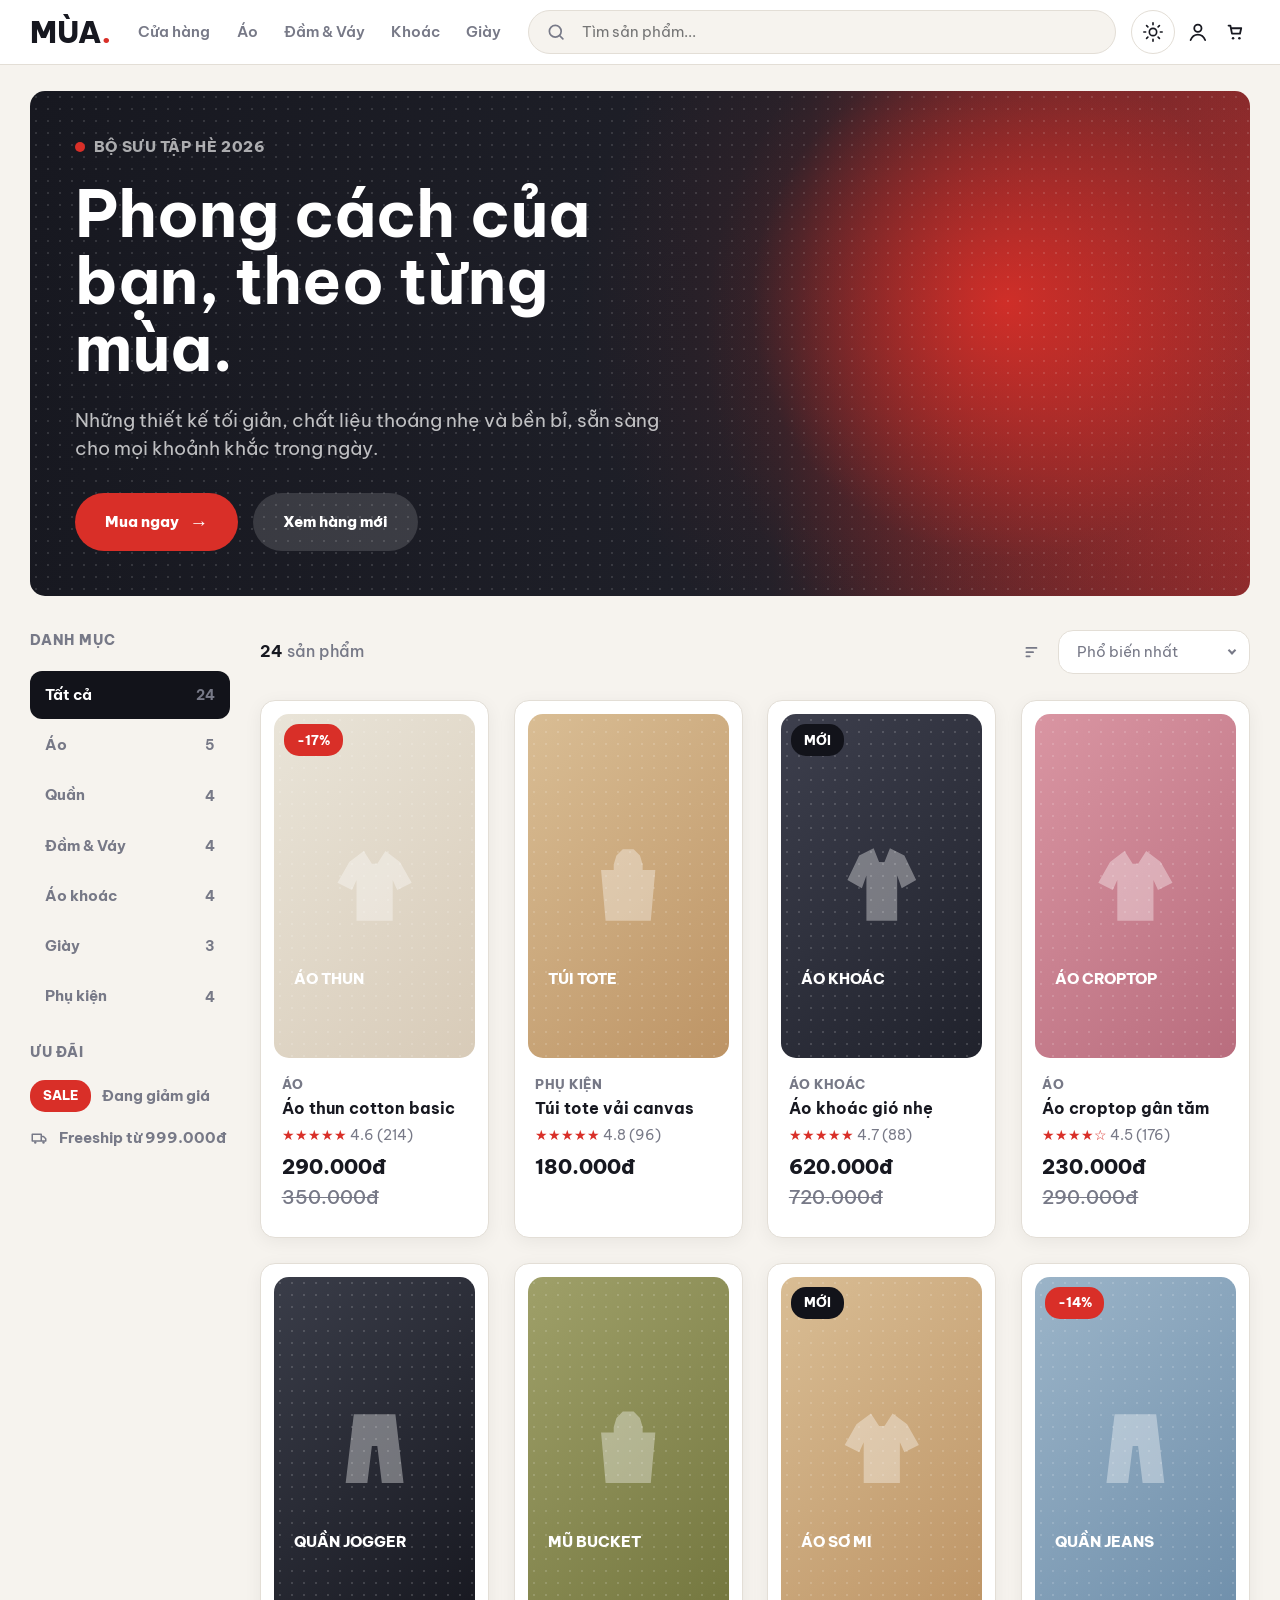
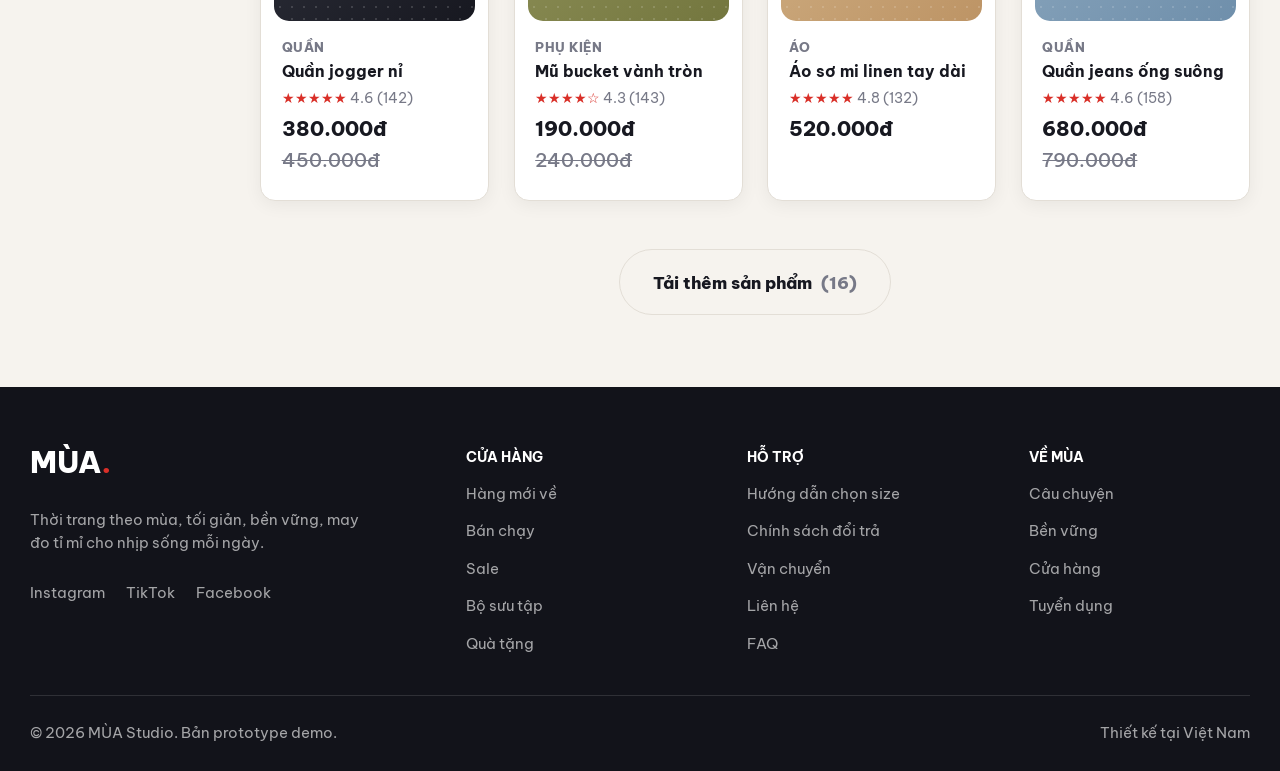
==== v2-js/index.html @ d68c1e57 "v2 js day 1" ====
<!DOCTYPE html>
<html lang="vi">
  <head>
    <meta charset="UTF-8">
    <meta name="viewport" content="width=device-width, initial-scale=1.0">
    <title>MÙA | Cửa hàng thời trang</title>
    <link rel="stylesheet" href="./style.css">
    <script src="./theme.js" defer></script><script src="./navigation.js" defer></script>
    <script type="module" src="./main.js"></script>
  </head>
  <body>
    <header class="site-header">
      <div class="header-inner">
        <a class="site-logo" href="./index.html" aria-label="MÙA trang chủ">MÙA<span>.</span></a>

        <nav id="main-nav" class="main-nav" aria-label="Danh mục chính">
          <a href="./index.html">Cửa hàng</a>
          <a href="#products">Áo</a>
          <a href="#products">Đầm & Váy</a>
          <a href="#products">Khoác</a>
          <a href="#products">Giày</a>
        </nav>

        <form class="search-form" role="search" action="#" method="get">
          <label class="visually-hidden" for="site-search">Tìm kiếm sản phẩm</label>
          <svg viewBox="0 0 24 24" aria-hidden="true" focusable="false">
            <circle cx="11" cy="11" r="7" fill="none" stroke="currentColor" stroke-width="2" />
            <path d="m16 16 4 4" fill="none" stroke="currentColor" stroke-linecap="round" stroke-width="2" />
          </svg>
          <input
            id="site-search"
            name="q"
            type="search"
            placeholder="Tìm sản phẩm..."
            autocomplete="off"
          >
        </form>

        <div class="header-actions" aria-label="Tài khoản và giỏ hàng">
          <button class="nav-toggle" type="button" aria-label="Danh mục" aria-expanded="false" aria-controls="main-nav" hidden>
            <svg viewBox="0 0 24 24" width="24" height="24" fill="none" stroke="currentColor" stroke-width="2" stroke-linecap="round" aria-hidden="true"><path d="M4 6h16M4 12h16M4 18h16"/></svg>
          </button>
          <button class="theme-toggle" type="button" aria-label="Chế độ tối" aria-pressed="false" title="Chuyển sang chế độ tối">
            <svg class="theme-icon theme-icon--sun" viewBox="0 0 24 24" fill="none" stroke="currentColor" stroke-width="1.8" stroke-linecap="round" aria-hidden="true"><circle cx="12" cy="12" r="4"/><path d="M12 2v2m0 16v2M2 12h2m16 0h2M5 5l1.4 1.4m11.2 11.2L19 19M5 19l1.4-1.4M17.6 6.4 19 5"/></svg>
            <svg class="theme-icon theme-icon--moon" viewBox="0 0 24 24" fill="none" stroke="currentColor" stroke-width="1.8" stroke-linecap="round" stroke-linejoin="round" aria-hidden="true"><path d="M20.5 14.1A8.5 8.5 0 0 1 9.9 3.5 8.5 8.5 0 1 0 20.5 14.1Z"/></svg>
          </button>
          <a class="icon-link" href="#" aria-label="Tài khoản">
            <svg viewBox="0 0 24 24" aria-hidden="true" focusable="false">
              <circle cx="12" cy="8" r="4" fill="none" stroke="currentColor" stroke-width="2" />
              <path d="M4 21c1.6-4.2 4.2-6 8-6s6.4 1.8 8 6" fill="none" stroke="currentColor" stroke-linecap="round" stroke-width="2" />
            </svg>
          </a>
          <a class="icon-link" href="./cart.html" aria-label="Giỏ hàng">
            <svg viewBox="0 0 24 24" aria-hidden="true" focusable="false">
              <path d="M5 5h2l1.8 9h8.8l1.4-6H8" fill="none" stroke="currentColor" stroke-linecap="round" stroke-linejoin="round" stroke-width="2" />
              <circle cx="10" cy="19" r="1.4" fill="currentColor" />
              <circle cx="17" cy="19" r="1.4" fill="currentColor" />
            </svg>
          </a>
        </div>
      </div>
    </header>

    <main>
      <section class="hero" aria-labelledby="hero-heading">
        <div class="hero-content">
          <p class="hero-kicker"><span></span>Bộ sưu tập hè 2026</p>
          <h1 id="hero-heading">Phong cách của bạn, theo từng mùa.</h1>
          <p>
            Những thiết kế tối giản, chất liệu thoáng nhẹ và bền bỉ, sẵn sàng cho mọi
            khoảnh khắc trong ngày.
          </p>
          <div class="hero-actions">
            <a class="button button-primary" href="#products">Mua ngay</a>
            <a class="button button-muted" href="#products">Xem hàng mới</a>
          </div>
        </div>
      </section>

      <section class="shop-layout" id="products" aria-labelledby="product-heading">
        <aside class="shop-sidebar" aria-label="Bộ lọc sản phẩm">
          <h2>Danh mục</h2>
          <ul class="category-list">
            <li><a class="is-active" href="#products"><span>Tất cả</span><strong>24</strong></a></li>
            <li><a href="#products"><span>Áo</span><strong>5</strong></a></li>
            <li><a href="#products"><span>Quần</span><strong>4</strong></a></li>
            <li><a href="#products"><span>Đầm & Váy</span><strong>4</strong></a></li>
            <li><a href="#products"><span>Áo khoác</span><strong>4</strong></a></li>
            <li><a href="#products"><span>Giày</span><strong>3</strong></a></li>
            <li><a href="#products"><span>Phụ kiện</span><strong>4</strong></a></li>
          </ul>

          <h2>Ưu đãi</h2>
          <ul class="promo-list">
            <li><span class="sale-pill">Sale</span>Đang giảm giá</li>
            <li>
              <svg viewBox="0 0 24 24" aria-hidden="true" focusable="false">
                <path d="M3 7h12v9H3zM15 10h3l3 3v3h-6z" fill="none" stroke="currentColor" stroke-linejoin="round" stroke-width="2" />
                <circle cx="7" cy="18" r="1.6" fill="currentColor" />
                <circle cx="18" cy="18" r="1.6" fill="currentColor" />
              </svg>
              Freeship từ 999.000đ
            </li>
          </ul>
        </aside>

        <div class="product-area">
          <div class="product-toolbar">
            <h2 id="product-heading"><strong>24</strong> sản phẩm</h2>
            <div class="sort-control">
              <svg viewBox="0 0 24 24" aria-hidden="true" focusable="false">
                <path d="M4 7h12M4 12h8M4 17h4" fill="none" stroke="currentColor" stroke-linecap="round" stroke-width="2" />
              </svg>
              <select aria-label="Sắp xếp sản phẩm">
                <option>Phổ biến nhất</option>
                <option>Hàng mới về</option>
                <option>Giá thấp đến cao</option>
              </select>
            </div>
          </div>

          <section class="product-grid" aria-label="Danh sách sản phẩm">
            <article class="product-card product-card--cream">
              <div class="product-card__visual">
              <a class="product-card__media" href="./product.html" aria-label="Xem chi tiết Áo thun cotton basic">
                <span class="badge">-17%</span>
                <span class="product-icon product-icon--shirt"></span>
                <strong>Áo thun</strong>
              </a>
              <button class="product-card__button" type="button">Thêm vào giỏ</button>
              </div>
              <div class="product-card__body">
                <p class="product-card__category">Áo</p>
                <h3><a href="./product.html">Áo thun cotton basic</a></h3>
                <p class="rating" aria-label="Đánh giá 4.6 trên 5">★★★★★ <span>4.6 (214)</span></p>
                <p class="product-card__price">290.000đ <del>350.000đ</del></p>
              </div>
            </article>

            <article class="product-card product-card--gold">
              <div class="product-card__visual">
              <a class="product-card__media" href="./product.html" aria-label="Xem chi tiết Túi tote vải canvas">
                <span class="product-icon product-icon--bag"></span>
                <strong>Túi tote</strong>
              </a>
              <button class="product-card__button" type="button">Thêm vào giỏ</button>
              </div>
              <div class="product-card__body">
                <p class="product-card__category">Phụ kiện</p>
                <h3><a href="./product.html">Túi tote vải canvas</a></h3>
                <p class="rating" aria-label="Đánh giá 4.8 trên 5">★★★★★ <span>4.8 (96)</span></p>
                <p class="product-card__price">180.000đ</p>
              </div>
            </article>

            <article class="product-card product-card--charcoal">
              <div class="product-card__visual">
              <a class="product-card__media" href="./product.html" aria-label="Xem chi tiết Áo khoác gió nhẹ">
                <span class="badge badge-dark">Mới</span>
                <span class="product-icon product-icon--jacket"></span>
                <strong>Áo khoác</strong>
              </a>
              <button class="product-card__button" type="button">Thêm vào giỏ</button>
              </div>
              <div class="product-card__body">
                <p class="product-card__category">Áo khoác</p>
                <h3><a href="./product.html">Áo khoác gió nhẹ</a></h3>
                <p class="rating" aria-label="Đánh giá 4.7 trên 5">★★★★★ <span>4.7 (88)</span></p>
                <p class="product-card__price">620.000đ <del>720.000đ</del></p>
              </div>
            </article>

            <article class="product-card product-card--rose">
              <div class="product-card__visual">
              <a class="product-card__media" href="./product.html" aria-label="Xem chi tiết Áo croptop gân tăm">
                <span class="product-icon product-icon--shirt"></span>
                <strong>Áo croptop</strong>
              </a>
              <button class="product-card__button" type="button">Thêm vào giỏ</button>
              </div>
              <div class="product-card__body">
                <p class="product-card__category">Áo</p>
                <h3><a href="./product.html">Áo croptop gân tăm</a></h3>
                <p class="rating" aria-label="Đánh giá 4.5 trên 5">★★★★☆ <span>4.5 (176)</span></p>
                <p class="product-card__price">230.000đ <del>290.000đ</del></p>
              </div>
            </article>

            <article class="product-card product-card--ink">
              <div class="product-card__visual">
              <a class="product-card__media" href="./product.html" aria-label="Xem chi tiết Quần jogger nỉ">
                <span class="product-icon product-icon--pants"></span>
                <strong>Quần jogger</strong>
              </a>
              <button class="product-card__button" type="button">Thêm vào giỏ</button>
              </div>
              <div class="product-card__body">
                <p class="product-card__category">Quần</p>
                <h3><a href="./product.html">Quần jogger nỉ</a></h3>
                <p class="rating" aria-label="Đánh giá 4.6 trên 5">★★★★★ <span>4.6 (142)</span></p>
                <p class="product-card__price">380.000đ <del>450.000đ</del></p>
              </div>
            </article>

            <article class="product-card product-card--olive">
              <div class="product-card__visual">
              <a class="product-card__media" href="./product.html" aria-label="Xem chi tiết Mũ bucket vành tròn">
                <span class="product-icon product-icon--bag"></span>
                <strong>Mũ bucket</strong>
              </a>
              <button class="product-card__button" type="button">Thêm vào giỏ</button>
              </div>
              <div class="product-card__body">
                <p class="product-card__category">Phụ kiện</p>
                <h3><a href="./product.html">Mũ bucket vành tròn</a></h3>
                <p class="rating" aria-label="Đánh giá 4.3 trên 5">★★★★☆ <span>4.3 (143)</span></p>
                <p class="product-card__price">190.000đ <del>240.000đ</del></p>
              </div>
            </article>

            <article class="product-card product-card--gold">
              <div class="product-card__visual">
              <a class="product-card__media" href="./product.html" aria-label="Xem chi tiết Áo sơ mi linen tay dài">
                <span class="badge badge-dark">Mới</span>
                <span class="product-icon product-icon--shirt"></span>
                <strong>Áo sơ mi</strong>
              </a>
              <button class="product-card__button" type="button">Thêm vào giỏ</button>
              </div>
              <div class="product-card__body">
                <p class="product-card__category">Áo</p>
                <h3><a href="./product.html">Áo sơ mi linen tay dài</a></h3>
                <p class="rating" aria-label="Đánh giá 4.8 trên 5">★★★★★ <span>4.8 (132)</span></p>
                <p class="product-card__price">520.000đ</p>
              </div>
            </article>

            <article class="product-card product-card--sky">
              <div class="product-card__visual">
              <a class="product-card__media" href="./product.html" aria-label="Xem chi tiết Quần jeans ống suông">
                <span class="badge">-14%</span>
                <span class="product-icon product-icon--pants"></span>
                <strong>Quần jeans</strong>
              </a>
              <button class="product-card__button" type="button">Thêm vào giỏ</button>
              </div>
              <div class="product-card__body">
                <p class="product-card__category">Quần</p>
                <h3><a href="./product.html">Quần jeans ống suông</a></h3>
                <p class="rating" aria-label="Đánh giá 4.6 trên 5">★★★★★ <span>4.6 (158)</span></p>
                <p class="product-card__price">680.000đ <del>790.000đ</del></p>
              </div>
            </article>
          </section>

          <button class="load-more" type="button">Tải thêm sản phẩm <span>(16)</span></button>
        </div>
      </section>
    </main>

    <footer class="site-footer">
      <div class="footer-grid">
        <div>
          <a class="site-logo site-logo--footer" href="./index.html">MÙA<span>.</span></a>
          <p>Thời trang theo mùa, tối giản, bền vững, may đo tỉ mỉ cho nhịp sống mỗi ngày.</p>
          <div class="social-links">
            <a href="#">Instagram</a>
            <a href="#">TikTok</a>
            <a href="#">Facebook</a>
          </div>
        </div>

        <nav aria-label="Cửa hàng">
          <h2>Cửa hàng</h2>
          <a href="#">Hàng mới về</a>
          <a href="#">Bán chạy</a>
          <a href="#">Sale</a>
          <a href="#">Bộ sưu tập</a>
          <a href="#">Quà tặng</a>
        </nav>

        <nav aria-label="Hỗ trợ">
          <h2>Hỗ trợ</h2>
          <a href="#">Hướng dẫn chọn size</a>
          <a href="#">Chính sách đổi trả</a>
          <a href="#">Vận chuyển</a>
          <a href="#">Liên hệ</a>
          <a href="#">FAQ</a>
        </nav>

        <nav aria-label="Về MÙA">
          <h2>Về MÙA</h2>
          <a href="#">Câu chuyện</a>
          <a href="#">Bền vững</a>
          <a href="#">Cửa hàng</a>
          <a href="#">Tuyển dụng</a>
        </nav>
      </div>

      <div class="footer-bottom">
        <p>© 2026 MÙA Studio. Bản prototype demo.</p>
        <p>Thiết kế tại Việt Nam</p>
      </div>
    </footer>
  </body>
</html>
---- v2-js/style.css ----
@import url("https://fonts.googleapis.com/css2?family=Be+Vietnam+Pro:wght@400;500;600;700;800&display=swap");

:root {
  --scheme: light;
  --font-size-base: 93.75%;
  --theme-motion: 300ms ease;
  --sun-opacity: 1;
  --sun-transform: rotate(0) translateX(0);
  --moon-opacity: 0;
  --moon-transform: rotate(-90deg) translateX(-150%);
  --color-bg: #f6f3ee;
  --bg: var(--color-bg);
  --surface: #ffffff;
  --surface-soft: #f1eee8;
  --color-text: #171820;
  --ink: var(--color-text);
  --muted: #777987;
  --line: #e3ded6;
  --color-primary: #d92f28;
  --red: var(--color-primary);
  --green: #118246;
  --footer: #12131a;
  --spacing: 1rem;
  --radius: 1rem;
  --radius-full: 9999px;
  --radius-category: 12px;
  --container-max: 1440px;
  --container-gutter: var(--spacing);
  --nav-hover-bg: #e9e9ec;
  --accent: var(--color-primary);
  --shadow-action: 0 8px 22px color-mix(in srgb, var(--accent) 40%, transparent);
  --shadow: 0 4px 18px rgb(0 0 0 / 0.06);
  --shadow-hover: 0 12px 28px rgb(0 0 0 / 0.14);
  --motion: 180ms ease;
  --palette-1: #080a10;
  --palette-2: color-mix(in srgb, var(--color-primary) 90%, transparent);
  --palette-3: color-mix(in srgb, var(--color-primary) 8%, transparent);
  --palette-4: rgba(255, 255, 255, 0.12);
  --palette-5: color-mix(in srgb, var(--color-primary) 42%, transparent);
  --palette-6: #171820;
  --palette-7: #1f2029;
  --palette-8: #842b2d;
  --palette-9: #fff;
  --palette-10: rgba(255, 255, 255, 0.64);
  --palette-11: rgba(255, 255, 255, 0.72);
  --palette-12: rgba(255, 255, 255, 0.14);
  --palette-13: #12131a;
  --palette-14: rgba(255, 255, 255, 0.15);
  --palette-15: #e9e4d8;
  --palette-16: #d8cbb8;
  --palette-17: #d9bd94;
  --palette-18: #bd9465;
  --palette-19: #3d3f4d;
  --palette-20: #20222c;
  --palette-21: #d995a2;
  --palette-22: #b96d7e;
  --palette-23: #3a3d49;
  --palette-24: #9fa069;
  --palette-25: #73763e;
  --palette-26: #9bb4c8;
  --palette-27: #6f8fab;
  --palette-28: rgba(255, 255, 255, 0.62);
  --palette-29: rgba(255, 255, 255, 0.55);
  --palette-30: #f8f5ed;
  --palette-31: #93a283;
  --space-1: calc(var(--spacing) * -0.0625);
  --space-2: calc(var(--spacing) * 2);
  --space-3: calc(var(--spacing) * 2.4);
  --space-4: calc(var(--spacing) * 0.9);
  --space-5: calc(var(--spacing) * 1.15);
  --space-6: calc(var(--spacing) * 1.4);
  --space-7: calc(var(--spacing) * 1.75);
  --space-8: calc(var(--spacing) * 4.75);
  --space-9: calc(var(--spacing) * 4.25);
  --space-10: calc(var(--spacing) * 0.6);
  --space-11: calc(var(--spacing) * 1.5);
  --space-12: calc(var(--spacing) * 1.6);
  --space-13: calc(var(--spacing) * 1);
  --space-14: calc(var(--spacing) * 0.7);
  --space-15: calc(var(--spacing) * 2.5);
  --space-16: calc(var(--spacing) * 2.25);
  --space-17: calc(var(--spacing) * 0.15);
  --space-18: calc(var(--spacing) * -0.2);
  --space-19: calc(var(--spacing) * 0.75);
  --space-20: calc(var(--spacing) * 0.85);
  --space-21: calc(var(--spacing) * 3);
  --space-22: calc(var(--spacing) * 1.2);
  --space-23: calc(var(--spacing) * 1.625);
  --space-24: calc(var(--spacing) * 0.875);
  --space-25: calc(var(--spacing) * 0.25);
  --space-26: calc(var(--spacing) * 1.375);
  --space-27: calc(var(--spacing) * 0.25);
  --space-28: calc(var(--spacing) * 0.35);
  --space-29: calc(var(--spacing) * 0.55);
  --space-30: calc(var(--spacing) * 3.25);
  --space-31: calc(var(--spacing) * 2.2);
  --space-32: calc(var(--spacing) * 4);
  --space-33: calc(var(--spacing) * 4);
  --space-34: calc(var(--spacing) * 2.625);
  --space-35: calc(var(--spacing) * 1.8);
  --space-36: calc(var(--spacing) * 1.875);
  --space-37: calc(var(--spacing) * 0.8);
  --space-38: calc(var(--spacing) * 3.875);
  --space-39: calc(var(--spacing) * 1.55);
  --space-40: calc(var(--spacing) * 0.2);
  --space-41: calc(var(--spacing) * 1.1);
  --space-42: calc(var(--spacing) * 1.35);
}


*,
*::before,
*::after {
  box-sizing: border-box;
}

html {
  font-size: var(--font-size-base);
  scroll-behavior: smooth;
}

html,
body,
h1,
h2,
h3,
p,
ul {
  margin: 0;
}

body {
  min-height: 100vh;
  font-family: "Be Vietnam Pro", sans-serif;
  line-height: 1.5;
  background: var(--bg);
  color: var(--ink);
}

button,
input,
select {
  font: inherit;
}

button,
select {
  cursor: pointer;
}

ul {
  padding: 0;
  list-style: none;
}

a {
  color: inherit;
  text-decoration: none;
}

svg {
  display: block;
  max-width: 100%;
}

.visually-hidden {
  position: absolute;
  width: 1px;
  height: 1px;
  padding: 0;
  margin: var(--space-1);
  overflow: hidden;
  clip: rect(0, 0, 0, 0);
  white-space: nowrap;
  border: 0;
}

.site-header {
  position: sticky;
  top: 0;
  z-index: 20;
  border-bottom: 1px solid var(--line);
  background: var(--surface);
  backdrop-filter: blur(14px);
}

.header-inner,
main,
.footer-grid,
.footer-bottom {
  width: min(var(--container-max), calc(100% - 2 * var(--container-gutter)));
  margin-inline: auto;
}

.header-inner {
  display: grid;
  grid-template-columns: 1fr auto;
  padding-block: calc(var(--spacing) / 2);
  align-items: center;
  gap: var(--space-2);
  min-height: 64px;
}

.site-logo {
  color: var(--ink);
  font-size: 2rem;
  font-weight: 800;
  line-height: 1;
  letter-spacing: 0;
}

.site-logo span {
  color: var(--red);
}

.main-nav {
  display: flex;
  align-items: center;
  gap: var(--space-3);
  color: var(--muted);
  font-weight: 600;
  white-space: nowrap;
}

.main-nav a {
  display: inline-flex;
  align-items: center;
  min-height: 44px;
  padding-inline: calc(var(--spacing) * .75);
  border-radius: var(--radius-full);
}

.main-nav a:hover,
.main-nav a:focus-visible {
  background: var(--nav-hover-bg);
  color: inherit;
  text-decoration: none;
}

.search-form {
  display: flex;
  align-items: center;
  gap: var(--space-4);
  min-height: 44px;
  padding: 0 var(--space-5);
  border: 1px solid var(--line);
  border-radius: var(--radius);
  background: var(--bg);
  color: var(--muted);
}

.search-form svg {
  width: 1.35rem;
  height: 1.35rem;
  flex: 0 0 auto;
}

.search-form input {
  width: 100%;
  min-width: 0;
  border: 0;
  outline: 0;
  background: transparent;
  color: var(--ink);
}

.header-actions {
  display: flex;
  justify-content: flex-end;
  align-items: center;
  gap: calc(var(--spacing) / 2);
}

.icon-link {
  display: grid;
  place-items: center;
  width: 2rem;
  height: 2rem;
  color: var(--color-text);
}

.icon-link svg {
  width: 1.45rem;
  height: 1.45rem;
}

main {
  padding: var(--space-7) 0 var(--space-8);
}

.hero {
  --hero-glow: radial-gradient(circle at 80% 42%, var(--palette-2), var(--palette-3) 25%, transparent 42%);
  min-height: 568px;
  padding: var(--space-9);
  border-radius: var(--radius);
  background:
    radial-gradient(circle, var(--palette-4) 1px, transparent 1.2px) 0 0 / 12px 12px,
    var(--hero-glow),
    radial-gradient(circle at 88% 48%, var(--palette-5), transparent 36%),
    linear-gradient(95deg, var(--palette-6) 0%, var(--palette-7) 62%, var(--palette-8) 100%);
  color: var(--palette-9);
  overflow: hidden;
}

.hero-content {
  max-width: 590px;
}

.hero-kicker {
  display: flex;
  align-items: center;
  gap: var(--space-10);
  color: var(--palette-10);
  font-size: 0.98rem;
  font-weight: 800;
  letter-spacing: 0.04em;
  text-transform: uppercase;
}

.hero-kicker span {
  width: 0.65rem;
  height: 0.65rem;
  border-radius: var(--radius);
  background: var(--red);
}

.hero h1 {
  max-width: 560px;
  margin-top: var(--space-11);
  font-size: clamp(2.25rem, 5vw, 4.25rem);
  line-height: 1.05;
  letter-spacing: 0;
}

.hero p:not(.hero-kicker) {
  margin-top: var(--space-12);
  color: var(--palette-11);
  font-size: 1.28rem;
}

.hero-actions {
  display: flex;
  flex-wrap: wrap;
  gap: var(--space-13);
  margin-top: var(--space-2);
}

.button {
  display: inline-flex;
  align-items: center;
  justify-content: center;
  gap: var(--space-14);
  min-height: 58px;
  padding: var(--space-4) var(--space-2);
  border: 0;
  border-radius: var(--radius);
  font-weight: 800;
}

.button-primary {
  background: var(--red);
  color: var(--palette-9);
}

.button-primary::after {
  content: "→";
  font-size: 1.25rem;
}

.button-muted {
  background: var(--palette-12);
  color: var(--palette-9);
}

.shop-layout {
  display: grid;
  grid-template-columns: minmax(0, 1fr);
  gap: var(--space-15);
  margin-top: var(--space-16);
}

.shop-sidebar {
  position: static;
  top: 112px;
  align-self: start;
  display: grid;
  gap: var(--space-6);
}

.shop-sidebar h2 {
  color: var(--muted);
  font-size: 0.9rem;
  font-weight: 800;
  letter-spacing: 0.06em;
  text-transform: uppercase;
}

.category-list {
  display: grid;
  gap: var(--space-17);
}

.category-list a {
  display: flex;
  align-items: center;
  justify-content: space-between;
  min-height: 48px;
  padding: 0 var(--space-13);
  border-radius: var(--radius-category);
  color: var(--muted);
  font-weight: 700;
}

.category-list a.is-active {
  background: var(--palette-13);
  color: var(--palette-9);
}

.category-list a:hover,
.category-list a:focus-visible {
  text-decoration: none;
}

.category-list strong {
  color: var(--muted);
  font-size: 0.9rem;
}

.promo-list {
  display: grid;
  gap: var(--space-13);
  margin-top: var(--space-18);
  color: var(--muted);
  font-weight: 700;
}

.promo-list li {
  display: flex;
  align-items: center;
  gap: var(--space-19);
}

.promo-list svg {
  width: 1.2rem;
  height: 1.2rem;
}

.sale-pill,
.badge {
  display: inline-flex;
  align-items: center;
  justify-content: center;
  min-height: 32px;
  padding: 0 var(--space-20);
  border-radius: var(--radius);
  background: var(--red);
  color: var(--palette-9);
  font-size: 0.86rem;
  font-weight: 800;
  text-transform: uppercase;
}

.product-toolbar {
  display: flex;
  align-items: center;
  justify-content: space-between;
  gap: var(--space-13);
  margin-bottom: var(--space-7);
}

.product-toolbar h2 {
  color: var(--muted);
  font-size: 1.05rem;
  font-weight: 500;
}

.product-toolbar strong {
  color: var(--ink);
}

.sort-control {
  position: relative;
  display: flex;
  align-items: center;
  gap: var(--space-13);
  color: var(--muted);
}

.sort-control svg {
  width: 1.35rem;
  height: 1.35rem;
}

.sort-control::after {
  content: "";
  position: absolute;
  right: var(--spacing);
  width: calc(var(--spacing) * .4);
  height: calc(var(--spacing) * .4);
  border-right: 2px solid currentColor;
  border-bottom: 2px solid currentColor;
  transform: translateY(-25%) rotate(45deg);
  pointer-events: none;
}

.sort-control select {
  appearance: none;
  min-height: 44px;
  padding: 0 var(--space-21) 0 var(--space-22);
  border: 1px solid var(--line);
  border-radius: var(--radius);
  background: var(--surface);
  color: var(--muted);
}

.product-grid {
  display: grid;
  grid-template-columns: minmax(0, 1fr);
  gap: var(--space-23);
}

.product-card {
  display: flex;
  flex-direction: column;
  height: 100%;
  min-width: 0;
  border: 1px solid var(--line);
  border-radius: var(--radius);
  background: var(--surface);
  overflow: hidden;
}

.product-card__visual {
  position: relative;
  margin: var(--space-24);
}

.product-card__media {
  position: relative;
  display: grid;
  place-items: center;
  min-height: 344px;
  margin: 0;
  border-radius: var(--radius);
  background:
    radial-gradient(circle, var(--palette-14) 1px, transparent 1.2px) 0 0 / 12px 12px,
    linear-gradient(135deg, var(--card-a), var(--card-b));
  color: var(--palette-11);
}

.product-card__media .badge {
  position: absolute;
  top: 10px;
  left: 10px;
  z-index: 1;
}

.badge-dark {
  background: var(--palette-13);
}

.product-card__media strong {
  position: absolute;
  left: 20px;
  bottom: calc(var(--spacing) * 4.5);
  color: var(--palette-9);
  font-weight: 800;
  text-transform: uppercase;
}

.product-card__body {
  display: flex;
  flex: 1;
  flex-direction: column;
  padding: var(--space-25) var(--space-26) var(--space-23);
}

.product-card__category,
.product-detail__category {
  color: var(--muted);
  font-size: 0.86rem;
  font-weight: 800;
  letter-spacing: 0.04em;
  text-transform: uppercase;
}

.product-card h3 {
  margin-top: var(--space-27);
  font-size: 1.08rem;
  line-height: 1.35;
}

.rating {
  margin-top: var(--space-28);
  color: var(--red);
  font-size: 0.95rem;
  letter-spacing: 0;
}

.rating span {
  color: var(--muted);
}

.product-card__price {
  margin-top: var(--space-28);
  color: var(--ink);
  font-size: 1.35rem;
  font-weight: 800;
}

.product-card__button {
  position: absolute;
  inset-inline: var(--spacing);
  bottom: var(--spacing);
  z-index: 1;
  min-height: 44px;
  margin: 0;
  border: 0;
  border-radius: var(--radius);
  background: var(--ink);
  color: var(--palette-9);
  font-weight: 800;
}

.product-card__button:hover,
.product-card__button:focus-visible {
  background: var(--red);
}

del {
  color: var(--muted);
  font-size: 0.95em;
  font-weight: 500;
}

.load-more {
  display: flex;
  align-items: center;
  justify-content: center;
  gap: var(--space-29);
  min-height: 66px;
  margin: var(--space-30) auto 0;
  padding: 0 var(--space-31);
  border: 1px solid var(--line);
  border-radius: var(--radius);
  background: transparent;
  color: var(--ink);
  font-size: 1.12rem;
  font-weight: 800;
}

.load-more span {
  color: var(--muted);
}

.product-card--cream {
  --card-a: var(--palette-15);
  --card-b: var(--palette-16);
}

.product-card--gold {
  --card-a: var(--palette-17);
  --card-b: var(--palette-18);
}

.product-card--charcoal {
  --card-a: var(--palette-19);
  --card-b: var(--palette-20);
}

.product-card--rose {
  --card-a: var(--palette-21);
  --card-b: var(--palette-22);
}

.product-card--ink {
  --card-a: var(--palette-23);
  --card-b: var(--palette-6);
}

.product-card--olive {
  --card-a: var(--palette-24);
  --card-b: var(--palette-25);
}

.product-card--sky {
  --card-a: var(--palette-26);
  --card-b: var(--palette-27);
}

.product-icon {
  display: block;
  width: min(45%, 178px);
  aspect-ratio: 1;
  opacity: 0.5;
}

.product-icon::before {
  content: "";
  display: block;
  width: 100%;
  height: 100%;
  background: currentColor;
}

.product-icon--shirt::before {
  clip-path: polygon(22% 23%, 38% 11%, 47% 25%, 53% 25%, 62% 11%, 78% 23%, 91% 46%, 75% 54%, 70% 43%, 70% 88%, 30% 88%, 30% 43%, 25% 54%, 9% 46%);
}

.product-icon--bag::before {
  clip-path: polygon(34% 32%, 34% 26%, 37% 16%, 44% 9%, 56% 9%, 63% 16%, 66% 26%, 66% 32%, 80% 32%, 75% 88%, 25% 88%, 20% 32%);
}

.product-icon--pants::before {
  clip-path: polygon(27% 12%, 73% 12%, 82% 88%, 58% 88%, 53% 47%, 47% 47%, 42% 88%, 18% 88%);
}

.product-icon--jacket::before {
  clip-path: polygon(25% 16%, 41% 8%, 47% 23%, 53% 23%, 59% 8%, 75% 16%, 88% 43%, 72% 52%, 67% 38%, 67% 88%, 33% 88%, 33% 38%, 28% 52%, 12% 43%);
}

.site-footer {
  background: var(--footer);
  color: var(--palette-28);
}

.footer-grid {
  display: grid;
  grid-template-columns: minmax(0, 1fr);
  gap: var(--space-32);
  padding: var(--space-33) 0 var(--space-34);
}

.site-logo--footer {
  display: inline-block;
  color: var(--palette-9);
}

.footer-grid p {
  max-width: 330px;
  margin-top: var(--space-2);
  font-size: 1.02rem;
}

.footer-grid nav {
  display: grid;
  align-content: start;
  gap: var(--space-13);
}

.footer-grid nav h2 {
  color: var(--palette-9);
  font-size: 0.95rem;
  text-transform: uppercase;
}

.footer-grid a:hover,
.footer-grid a:focus-visible {
  color: var(--palette-9);
}

.social-links {
  display: flex;
  flex-wrap: wrap;
  gap: var(--space-6);
  margin-top: var(--space-35);
}

.footer-bottom {
  display: flex;
  justify-content: space-between;
  gap: var(--space-13);
  padding: var(--space-7) 0;
  border-top: 1px solid var(--palette-4);
}

.product-page {
  padding-top: var(--space-36);
}

.breadcrumbs {
  display: flex;
  flex-wrap: wrap;
  gap: var(--space-37);
  margin-bottom: var(--space-16);
  color: var(--muted);
  font-weight: 500;
}

.breadcrumbs strong {
  color: var(--ink);
}

.product-detail {
  display: grid;
  grid-template-columns: minmax(0, 1fr);
  gap: var(--space-38);
  align-items: start;
}

.product-detail__media {
  display: grid;
  place-items: center;
  min-height: min(72vw, 910px);
  border-radius: var(--radius);
  background:
    radial-gradient(circle, var(--palette-14) 1px, transparent 1.2px) 0 0 / 12px 12px,
    linear-gradient(135deg, var(--card-a), var(--card-b));
  color: var(--palette-29);
}

.product-detail__media .product-icon {
  width: min(42%, 280px);
}

.product-detail__content {
  display: grid;
  gap: var(--space-39);
  padding-top: var(--space-40);
}

.product-detail__category {
  color: var(--red);
}

.product-detail h1 {
  font-size: clamp(2rem, 4vw, 2.65rem);
  line-height: 1.15;
  letter-spacing: 0;
}

.product-rating {
  display: flex;
  flex-wrap: wrap;
  align-items: center;
  gap: var(--space-20);
  color: var(--muted);
}

.product-rating span {
  color: var(--red);
  letter-spacing: 0;
}

.product-rating strong {
  color: var(--ink);
}

.product-rating p + p::before {
  content: "•";
  margin-right: var(--space-20);
  color: var(--muted);
}

.product-price-row {
  display: flex;
  flex-wrap: wrap;
  align-items: center;
  gap: var(--space-41);
}

.product-detail__price {
  font-size: 2.35rem;
  font-weight: 800;
  line-height: 1;
}

.product-price-row .badge {
  min-height: 34px;
}

.product-detail__description {
  max-width: 760px;
  color: var(--muted);
  font-size: 1.08rem;
}

.option-block {
  display: grid;
  gap: var(--space-13);
}

.option-heading {
  display: flex;
  justify-content: space-between;
  gap: var(--space-13);
}

.option-heading h2 {
  font-size: 1rem;
}

.option-heading span,
.option-heading a {
  color: var(--muted);
  font-weight: 700;
}

.option-heading a {
  text-decoration: underline;
}

.swatches,
.size-options,
.purchase-row {
  display: flex;
  flex-wrap: wrap;
  align-items: center;
  gap: var(--space-19);
}

.swatch {
  width: 44px;
  height: 44px;
  border: 1px solid var(--line);
  border-radius: var(--radius);
}

.swatch.is-selected {
  outline: 2px solid var(--ink);
  outline-offset: 4px;
}

.swatch--white {
  background: var(--palette-30);
}

.swatch--black {
  background: var(--palette-6);
}

.swatch--sage {
  background: var(--palette-31);
}

.size-options button {
  min-width: 64px;
  min-height: 58px;
  border: 1px solid var(--line);
  border-radius: var(--radius);
  background: transparent;
  color: var(--ink);
  font-weight: 700;
}

.size-options button:hover,
.size-options button:focus-visible {
  border-color: var(--ink);
}

.stock-status {
  display: flex;
  align-items: center;
  gap: var(--space-10);
  color: var(--green);
  font-weight: 800;
}

.stock-status svg {
  width: 1.2rem;
  height: 1.2rem;
}

.purchase-row {
  display: grid;
  grid-template-columns: minmax(0, 1fr);
  gap: var(--space-13);
}

.quantity-control {
  display: grid;
  grid-template-columns: 1fr 1fr 1fr;
  align-items: center;
  min-height: 60px;
  border: 1px solid var(--line);
  border-radius: var(--radius);
  overflow: hidden;
}

.quantity-control button {
  height: 100%;
  border: 0;
  background: transparent;
  color: var(--muted);
  font-size: 1.4rem;
}

.quantity-control strong {
  text-align: center;
}

.add-cart-button {
  min-height: 68px;
  background: var(--red);
  color: var(--palette-9);
  font-size: 1.08rem;
}

.add-cart-button::after {
  content: none;
}

.add-cart-button svg {
  width: 1.35rem;
  height: 1.35rem;
}

.service-grid {
  display: grid;
  grid-template-columns: minmax(0, 1fr);
  gap: var(--space-42) var(--space-2);
  padding-top: var(--space-36);
  border-top: 1px solid var(--line);
}

.service-item {
  display: flex;
  gap: var(--space-13);
  align-items: flex-start;
}

.service-item > span {
  display: grid;
  place-items: center;
  width: 48px;
  height: 48px;
  border-radius: var(--radius);
  background: var(--surface-soft);
  flex: 0 0 auto;
}

.service-item svg {
  width: 1.35rem;
  height: 1.35rem;
}

.service-item strong {
  display: block;
  font-weight: 800;
}

.service-item p {
  color: var(--muted);
}


/* Theme changes only semantic variables; product illustration colors stay consistent. */
.dark {
  --scheme: dark;
  --sun-opacity: 0;
  --sun-transform: rotate(90deg) translateX(150%);
  --moon-opacity: 1;
  --moon-transform: rotate(0) translateX(0);
  --nav-hover-bg: #363840;
  --color-bg: #15161c;
  --color-text: #f5f2ed;
  --color-primary: #ff756d;
  --surface: #22242d;
  --surface-soft: #30323d;
  --muted: #b6b8c4;
  --line: #444650;
  --green: #74d69f;
  --shadow: 0 4px 18px rgb(0 0 0 / 0.22);
  --shadow-hover: 0 12px 28px rgb(0 0 0 / 0.4);
}
:root { color-scheme: var(--scheme); --on-primary: #fff; --action-bg: #171820; }
.dark { --on-primary: #171820; --action-bg: #f5f2ed; }
a, button, input, select, .product-card {
  transition: color var(--motion), background-color var(--motion), border-color var(--motion), box-shadow var(--motion), transform var(--motion);
}
a:not(.site-logo):not(.button):not(.main-nav a):not(.category-list a):hover { text-underline-offset: .2em; }
button:hover, .button:hover { box-shadow: var(--shadow-hover); }
.site-logo:hover { text-decoration: none; }
.hero-actions .button:hover, .hero-actions .button:focus-visible {
  text-decoration: none;
  box-shadow: var(--shadow-action);
}
.hero-actions .button-muted:hover,
.hero-actions .button-muted:focus-visible {
  box-shadow: none;
}
:where(a, button, input, select):focus-visible { outline: 3px solid var(--color-primary); outline-offset: 3px; }
.search-form:focus-within { outline: 3px solid var(--color-primary); }
.product-card { box-shadow: var(--shadow); }
.product-card:hover, .product-card:focus-within { box-shadow: var(--shadow-hover); transform: translateY(-3px); }
.button-primary, .add-cart-button { color: var(--on-primary); background: var(--color-primary); }
.product-card__button { background: var(--action-bg); color: var(--color-bg); }
.product-card__button:hover, .product-card__button:focus-visible { color: var(--on-primary); }
.theme-toggle, .remove-item { padding: calc(var(--spacing) / 2) var(--spacing); min-height: 44px; border: 1px solid var(--line); border-radius: var(--radius); background: var(--surface); color: var(--color-text); }
.nav-toggle {
  display: inline-flex;
  align-items: center;
  justify-content: center;
  width: 44px;
  height: 44px;
  flex: 0 0 44px;
  padding: 0;
  border: 1px solid var(--line);
  border-radius: var(--radius-full);
  background: var(--surface);
  color: var(--color-text);
  font: inherit;
  cursor: pointer;
}
.main-nav {
  display: flex;
  flex-direction: column;
  grid-column: 1 / -1;
  order: 5;
  align-items: stretch;
  gap: calc(var(--spacing) / 4);
}
.header-inner.nav-ready .main-nav { display: none; }
.header-inner.nav-ready .main-nav.is-open { display: flex; }
.header-inner { gap: var(--spacing); }
.search-form { grid-column: 1 / -1; order: 3; }
.hero { min-height: auto; padding: calc(var(--spacing) * 2) var(--spacing); }
.hero-actions .button { width: 100%; }
.product-toolbar, .footer-bottom { flex-direction: column; }
.product-toolbar { align-items: stretch; }
.sort-control select { min-width: 0; flex: 1; }
.product-detail { gap: calc(var(--spacing) * 2); }
.product-detail__media { min-height: 360px; }
.cart-page { padding-block: calc(var(--spacing) * 2) calc(var(--spacing) * 4); }
.cart-intro { margin-block: var(--spacing) calc(var(--spacing) * 2); color: var(--muted); }
.cart-layout, .cart-items { display: grid; gap: var(--spacing); }
.cart-layout { align-items: start; }
.cart-item, .cart-summary { padding: var(--spacing); background: var(--surface); border: 1px solid var(--line); border-radius: var(--radius); box-shadow: var(--shadow); }
.cart-item { display: grid; grid-template-columns: 72px minmax(0, 1fr); gap: var(--spacing); align-items: center; }
.cart-item img { width: 72px; height: 88px; object-fit: cover; border-radius: var(--radius); }
.cart-item h2 { font-size: 1rem; }
.cart-item p, .cart-note { color: var(--muted); }
.cart-item label { display: grid; gap: calc(var(--spacing) / 2); }
.cart-item input { width: 72px; min-height: 44px; padding: calc(var(--spacing) / 2); border: 1px solid var(--line); border-radius: var(--radius); background: var(--color-bg); color: var(--color-text); }
.cart-summary { display: grid; gap: var(--spacing); }
.cart-summary dl { margin: 0; }
.cart-summary dl div { display: flex; justify-content: space-between; gap: var(--spacing); margin-block: var(--spacing); }
.cart-summary dd { margin: 0; font-weight: 700; }
.cart-total { border-top: 1px solid var(--line); padding-top: var(--spacing); }
.cart-note { margin-top: var(--spacing); }
/* Pill controls share one token; cards keep the standard radius. */
button, .button, .search-form, .search-form input, .quantity-control,
.product-card__button, .load-more, .swatch, .size-options button,
.theme-toggle, .remove-item {
  border-radius: var(--radius-full);
}
[hidden] { display: none !important; }
@media (min-width: 640px) {
  :root { --container-gutter: calc(var(--spacing) * 1.5); }
  .product-grid { grid-template-columns: repeat(2, minmax(0, 1fr)); }
  .header-inner { grid-template-columns: auto minmax(0, 1fr) auto; }
  .search-form { grid-column: auto; order: initial; }
  .hero { padding: calc(var(--spacing) * 3); }
  .hero-actions .button { width: auto; }
  .product-toolbar, .footer-bottom { flex-direction: row; }
  .product-toolbar { align-items: center; }
  .footer-grid, .service-grid { grid-template-columns: repeat(2, minmax(0, 1fr)); }
  .purchase-row { grid-template-columns: 140px minmax(0, 1fr); }
  .cart-item { grid-template-columns: 72px minmax(0, 1fr) auto auto; }
}
@media (min-width: 1024px) {
  :root { --container-gutter: calc(var(--spacing) * 2); }
  .product-grid { grid-template-columns: repeat(3, minmax(0, 1fr)); }
  .shop-layout { grid-template-columns: 200px minmax(0, 1fr); gap: calc(var(--spacing) * 2); }
  .shop-sidebar { position: sticky; }
  .product-detail { grid-template-columns: repeat(2, minmax(0, 1fr)); }
  .product-detail__media { min-height: 640px; }
  .footer-grid { grid-template-columns: 1.7fr 1fr 1fr 1fr; }
  .cart-layout { grid-template-columns: minmax(0, 2fr) minmax(300px, 1fr); gap: calc(var(--spacing) * 2); }
  .cart-summary { position: sticky; top: 110px; }
}
@media (min-width: 1280px) {
  .nav-toggle { display: none; }
  .main-nav, .header-inner.nav-ready .main-nav {
    display: flex;
    flex-direction: row;
    grid-column: auto;
    order: initial;
    align-items: center;
    gap: calc(var(--spacing) / 4);
  }
  .header-inner { grid-template-columns: auto auto minmax(0, 1fr) auto; }
  .product-grid { grid-template-columns: repeat(4, minmax(0, 1fr)); }
}
.theme-toggle {
  position: relative;
  width: 44px;
  height: 44px;
  padding: 0;
  flex: 0 0 auto;
  overflow: hidden;
}
.theme-icon {
  position: absolute;
  inset: 0;
  margin: auto;
  width: 22px;
  height: 22px;
  transition: transform var(--theme-motion), opacity var(--theme-motion);
}
.theme-icon--sun { opacity: var(--sun-opacity); transform: var(--sun-transform); }
.theme-icon--moon { opacity: var(--moon-opacity); transform: var(--moon-transform); }
/* Overlay stays in the tab order; focus-within reveals it for keyboard users. */
@media (hover: hover) and (pointer: fine) {
  .product-card__button {
    opacity: 0;
    pointer-events: none;
    transition: opacity var(--motion), background-color var(--motion), box-shadow var(--motion);
  }
  .product-card:hover .product-card__button,
  .product-card:focus-within .product-card__button {
    opacity: 1;
    pointer-events: auto;
  }
}
@media (prefers-reduced-motion: reduce) {
  html { scroll-behavior: auto; }
  *, *::before, *::after { transition: none !important; }
  .product-card:hover, .product-card:focus-within { transform: none; }
}
button:disabled { opacity: .5; cursor: not-allowed; }
input:invalid { border-color: var(--color-primary); }
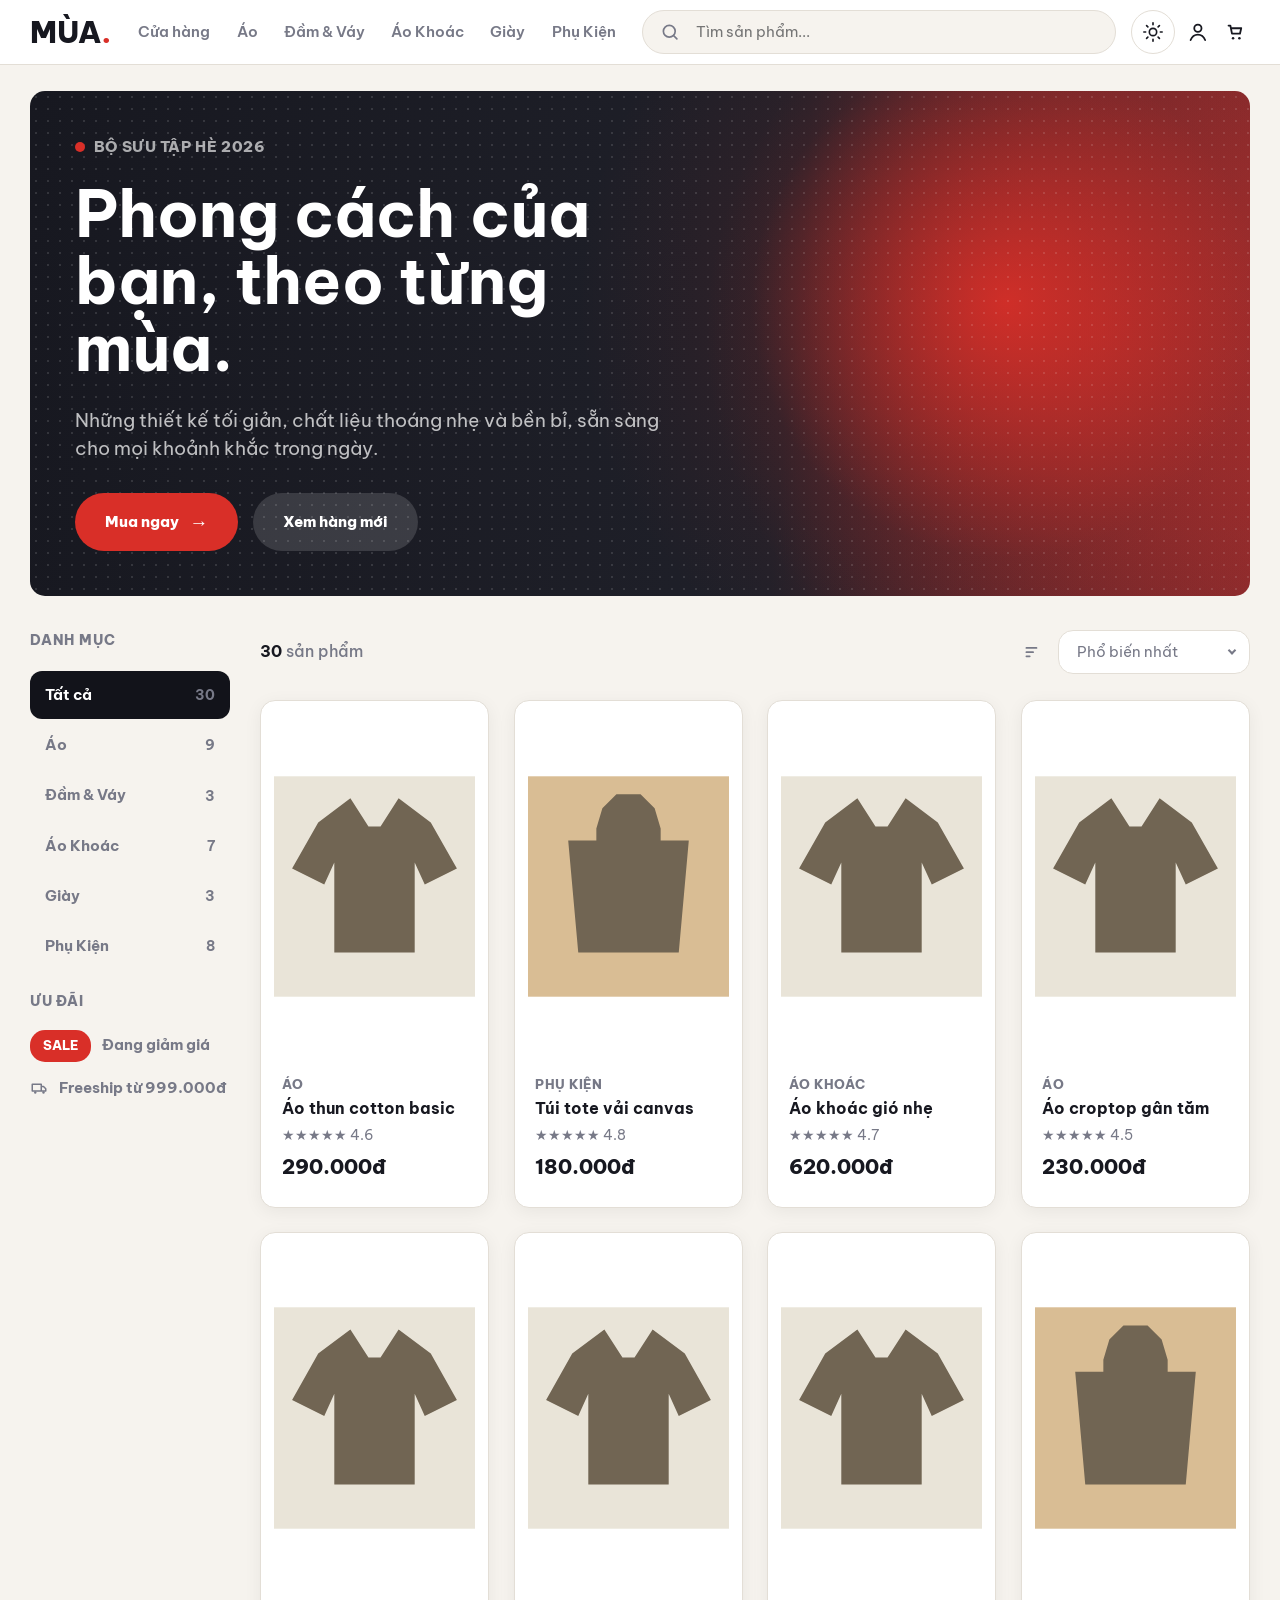
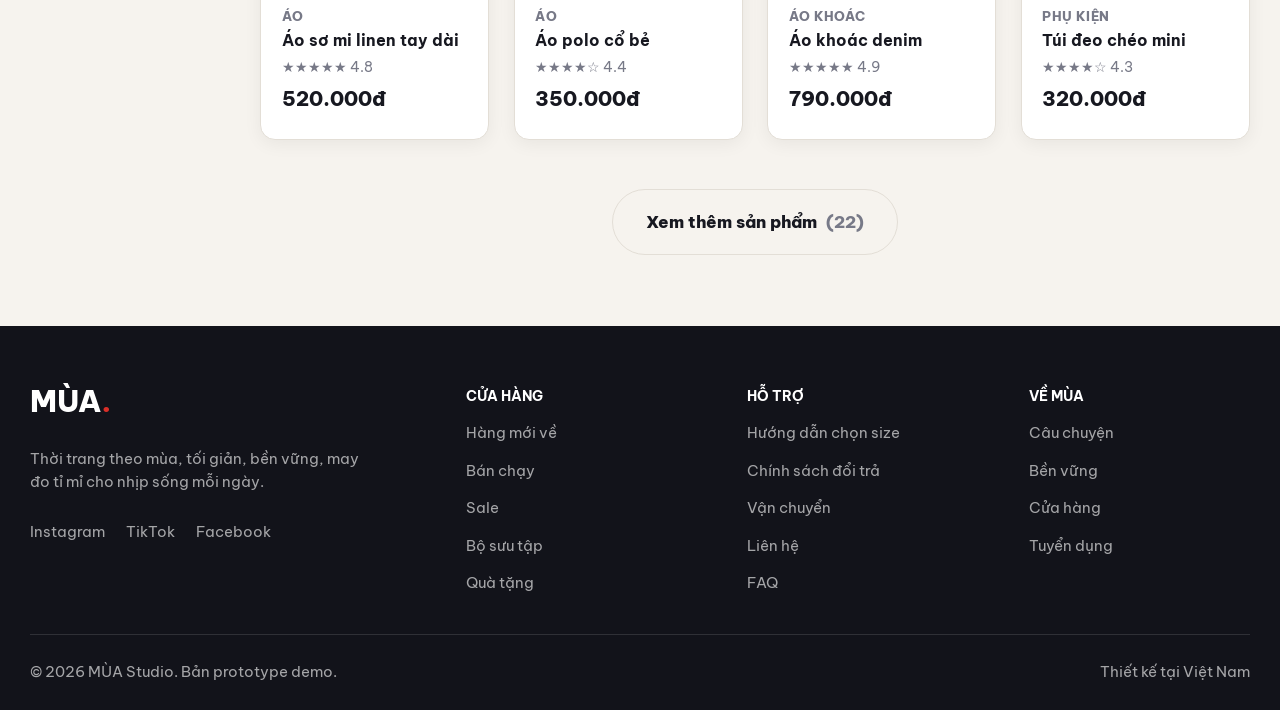
==== commit 1ca1a389: "v2 js day 2" ====
--- a/v2-js/index.html
+++ b/v2-js/index.html
@@ -16,9 +16,10 @@
         <nav id="main-nav" class="main-nav" aria-label="Danh mục chính">
           <a href="./index.html">Cửa hàng</a>
           <a href="#products">Áo</a>
-          <a href="#products">Đầm & Váy</a>
-          <a href="#products">Khoác</a>
+          <a href="#products">Đầm &amp; Váy</a>
+          <a href="#products">Áo Khoác</a>
           <a href="#products">Giày</a>
+          <a href="#products">Phụ Kiện</a>
         </nav>
 
         <form class="search-form" role="search" action="#" method="get">
@@ -80,15 +81,7 @@
       <section class="shop-layout" id="products" aria-labelledby="product-heading">
         <aside class="shop-sidebar" aria-label="Bộ lọc sản phẩm">
           <h2>Danh mục</h2>
-          <ul class="category-list">
-            <li><a class="is-active" href="#products"><span>Tất cả</span><strong>24</strong></a></li>
-            <li><a href="#products"><span>Áo</span><strong>5</strong></a></li>
-            <li><a href="#products"><span>Quần</span><strong>4</strong></a></li>
-            <li><a href="#products"><span>Đầm & Váy</span><strong>4</strong></a></li>
-            <li><a href="#products"><span>Áo khoác</span><strong>4</strong></a></li>
-            <li><a href="#products"><span>Giày</span><strong>3</strong></a></li>
-            <li><a href="#products"><span>Phụ kiện</span><strong>4</strong></a></li>
-          </ul>
+          <ul class="category-list"></ul>
 
           <h2>Ưu đãi</h2>
           <ul class="promo-list">
@@ -106,7 +99,7 @@
 
         <div class="product-area">
           <div class="product-toolbar">
-            <h2 id="product-heading"><strong>24</strong> sản phẩm</h2>
+            <h2 id="product-heading" aria-live="polite" aria-atomic="true"><strong>0</strong> sản phẩm</h2>
             <div class="sort-control">
               <svg viewBox="0 0 24 24" aria-hidden="true" focusable="false">
                 <path d="M4 7h12M4 12h8M4 17h4" fill="none" stroke="currentColor" stroke-linecap="round" stroke-width="2" />
@@ -119,141 +112,9 @@
             </div>
           </div>
 
-          <section class="product-grid" aria-label="Danh sách sản phẩm">
-            <article class="product-card product-card--cream">
-              <div class="product-card__visual">
-              <a class="product-card__media" href="./product.html" aria-label="Xem chi tiết Áo thun cotton basic">
-                <span class="badge">-17%</span>
-                <span class="product-icon product-icon--shirt"></span>
-                <strong>Áo thun</strong>
-              </a>
-              <button class="product-card__button" type="button">Thêm vào giỏ</button>
-              </div>
-              <div class="product-card__body">
-                <p class="product-card__category">Áo</p>
-                <h3><a href="./product.html">Áo thun cotton basic</a></h3>
-                <p class="rating" aria-label="Đánh giá 4.6 trên 5">★★★★★ <span>4.6 (214)</span></p>
-                <p class="product-card__price">290.000đ <del>350.000đ</del></p>
-              </div>
-            </article>
-
-            <article class="product-card product-card--gold">
-              <div class="product-card__visual">
-              <a class="product-card__media" href="./product.html" aria-label="Xem chi tiết Túi tote vải canvas">
-                <span class="product-icon product-icon--bag"></span>
-                <strong>Túi tote</strong>
-              </a>
-              <button class="product-card__button" type="button">Thêm vào giỏ</button>
-              </div>
-              <div class="product-card__body">
-                <p class="product-card__category">Phụ kiện</p>
-                <h3><a href="./product.html">Túi tote vải canvas</a></h3>
-                <p class="rating" aria-label="Đánh giá 4.8 trên 5">★★★★★ <span>4.8 (96)</span></p>
-                <p class="product-card__price">180.000đ</p>
-              </div>
-            </article>
-
-            <article class="product-card product-card--charcoal">
-              <div class="product-card__visual">
-              <a class="product-card__media" href="./product.html" aria-label="Xem chi tiết Áo khoác gió nhẹ">
-                <span class="badge badge-dark">Mới</span>
-                <span class="product-icon product-icon--jacket"></span>
-                <strong>Áo khoác</strong>
-              </a>
-              <button class="product-card__button" type="button">Thêm vào giỏ</button>
-              </div>
-              <div class="product-card__body">
-                <p class="product-card__category">Áo khoác</p>
-                <h3><a href="./product.html">Áo khoác gió nhẹ</a></h3>
-                <p class="rating" aria-label="Đánh giá 4.7 trên 5">★★★★★ <span>4.7 (88)</span></p>
-                <p class="product-card__price">620.000đ <del>720.000đ</del></p>
-              </div>
-            </article>
-
-            <article class="product-card product-card--rose">
-              <div class="product-card__visual">
-              <a class="product-card__media" href="./product.html" aria-label="Xem chi tiết Áo croptop gân tăm">
-                <span class="product-icon product-icon--shirt"></span>
-                <strong>Áo croptop</strong>
-              </a>
-              <button class="product-card__button" type="button">Thêm vào giỏ</button>
-              </div>
-              <div class="product-card__body">
-                <p class="product-card__category">Áo</p>
-                <h3><a href="./product.html">Áo croptop gân tăm</a></h3>
-                <p class="rating" aria-label="Đánh giá 4.5 trên 5">★★★★☆ <span>4.5 (176)</span></p>
-                <p class="product-card__price">230.000đ <del>290.000đ</del></p>
-              </div>
-            </article>
-
-            <article class="product-card product-card--ink">
-              <div class="product-card__visual">
-              <a class="product-card__media" href="./product.html" aria-label="Xem chi tiết Quần jogger nỉ">
-                <span class="product-icon product-icon--pants"></span>
-                <strong>Quần jogger</strong>
-              </a>
-              <button class="product-card__button" type="button">Thêm vào giỏ</button>
-              </div>
-              <div class="product-card__body">
-                <p class="product-card__category">Quần</p>
-                <h3><a href="./product.html">Quần jogger nỉ</a></h3>
-                <p class="rating" aria-label="Đánh giá 4.6 trên 5">★★★★★ <span>4.6 (142)</span></p>
-                <p class="product-card__price">380.000đ <del>450.000đ</del></p>
-              </div>
-            </article>
-
-            <article class="product-card product-card--olive">
-              <div class="product-card__visual">
-              <a class="product-card__media" href="./product.html" aria-label="Xem chi tiết Mũ bucket vành tròn">
-                <span class="product-icon product-icon--bag"></span>
-                <strong>Mũ bucket</strong>
-              </a>
-              <button class="product-card__button" type="button">Thêm vào giỏ</button>
-              </div>
-              <div class="product-card__body">
-                <p class="product-card__category">Phụ kiện</p>
-                <h3><a href="./product.html">Mũ bucket vành tròn</a></h3>
-                <p class="rating" aria-label="Đánh giá 4.3 trên 5">★★★★☆ <span>4.3 (143)</span></p>
-                <p class="product-card__price">190.000đ <del>240.000đ</del></p>
-              </div>
-            </article>
-
-            <article class="product-card product-card--gold">
-              <div class="product-card__visual">
-              <a class="product-card__media" href="./product.html" aria-label="Xem chi tiết Áo sơ mi linen tay dài">
-                <span class="badge badge-dark">Mới</span>
-                <span class="product-icon product-icon--shirt"></span>
-                <strong>Áo sơ mi</strong>
-              </a>
-              <button class="product-card__button" type="button">Thêm vào giỏ</button>
-              </div>
-              <div class="product-card__body">
-                <p class="product-card__category">Áo</p>
-                <h3><a href="./product.html">Áo sơ mi linen tay dài</a></h3>
-                <p class="rating" aria-label="Đánh giá 4.8 trên 5">★★★★★ <span>4.8 (132)</span></p>
-                <p class="product-card__price">520.000đ</p>
-              </div>
-            </article>
-
-            <article class="product-card product-card--sky">
-              <div class="product-card__visual">
-              <a class="product-card__media" href="./product.html" aria-label="Xem chi tiết Quần jeans ống suông">
-                <span class="badge">-14%</span>
-                <span class="product-icon product-icon--pants"></span>
-                <strong>Quần jeans</strong>
-              </a>
-              <button class="product-card__button" type="button">Thêm vào giỏ</button>
-              </div>
-              <div class="product-card__body">
-                <p class="product-card__category">Quần</p>
-                <h3><a href="./product.html">Quần jeans ống suông</a></h3>
-                <p class="rating" aria-label="Đánh giá 4.6 trên 5">★★★★★ <span>4.6 (158)</span></p>
-                <p class="product-card__price">680.000đ <del>790.000đ</del></p>
-              </div>
-            </article>
-          </section>
-
-          <button class="load-more" type="button">Tải thêm sản phẩm <span>(16)</span></button>
+          <section id="product-grid" class="product-grid" aria-label="Danh sách sản phẩm"></section>
+          <p id="empty-results" hidden>Không tìm thấy sản phẩm phù hợp. Hãy thử từ khóa khác.</p>
+          <button class="load-more" type="button" aria-controls="product-grid" hidden>Xem thêm sản phẩm</button>
         </div>
       </section>
     </main>
--- a/v2-js/style.css
+++ b/v2-js/style.css
@@ -548,6 +548,12 @@
   color: var(--palette-11);
 }
 
+.product-card__image {
+  width: 100%;
+  height: 100%;
+  object-fit: contain;
+}
+
 .product-card__media .badge {
   position: absolute;
   top: 10px;
